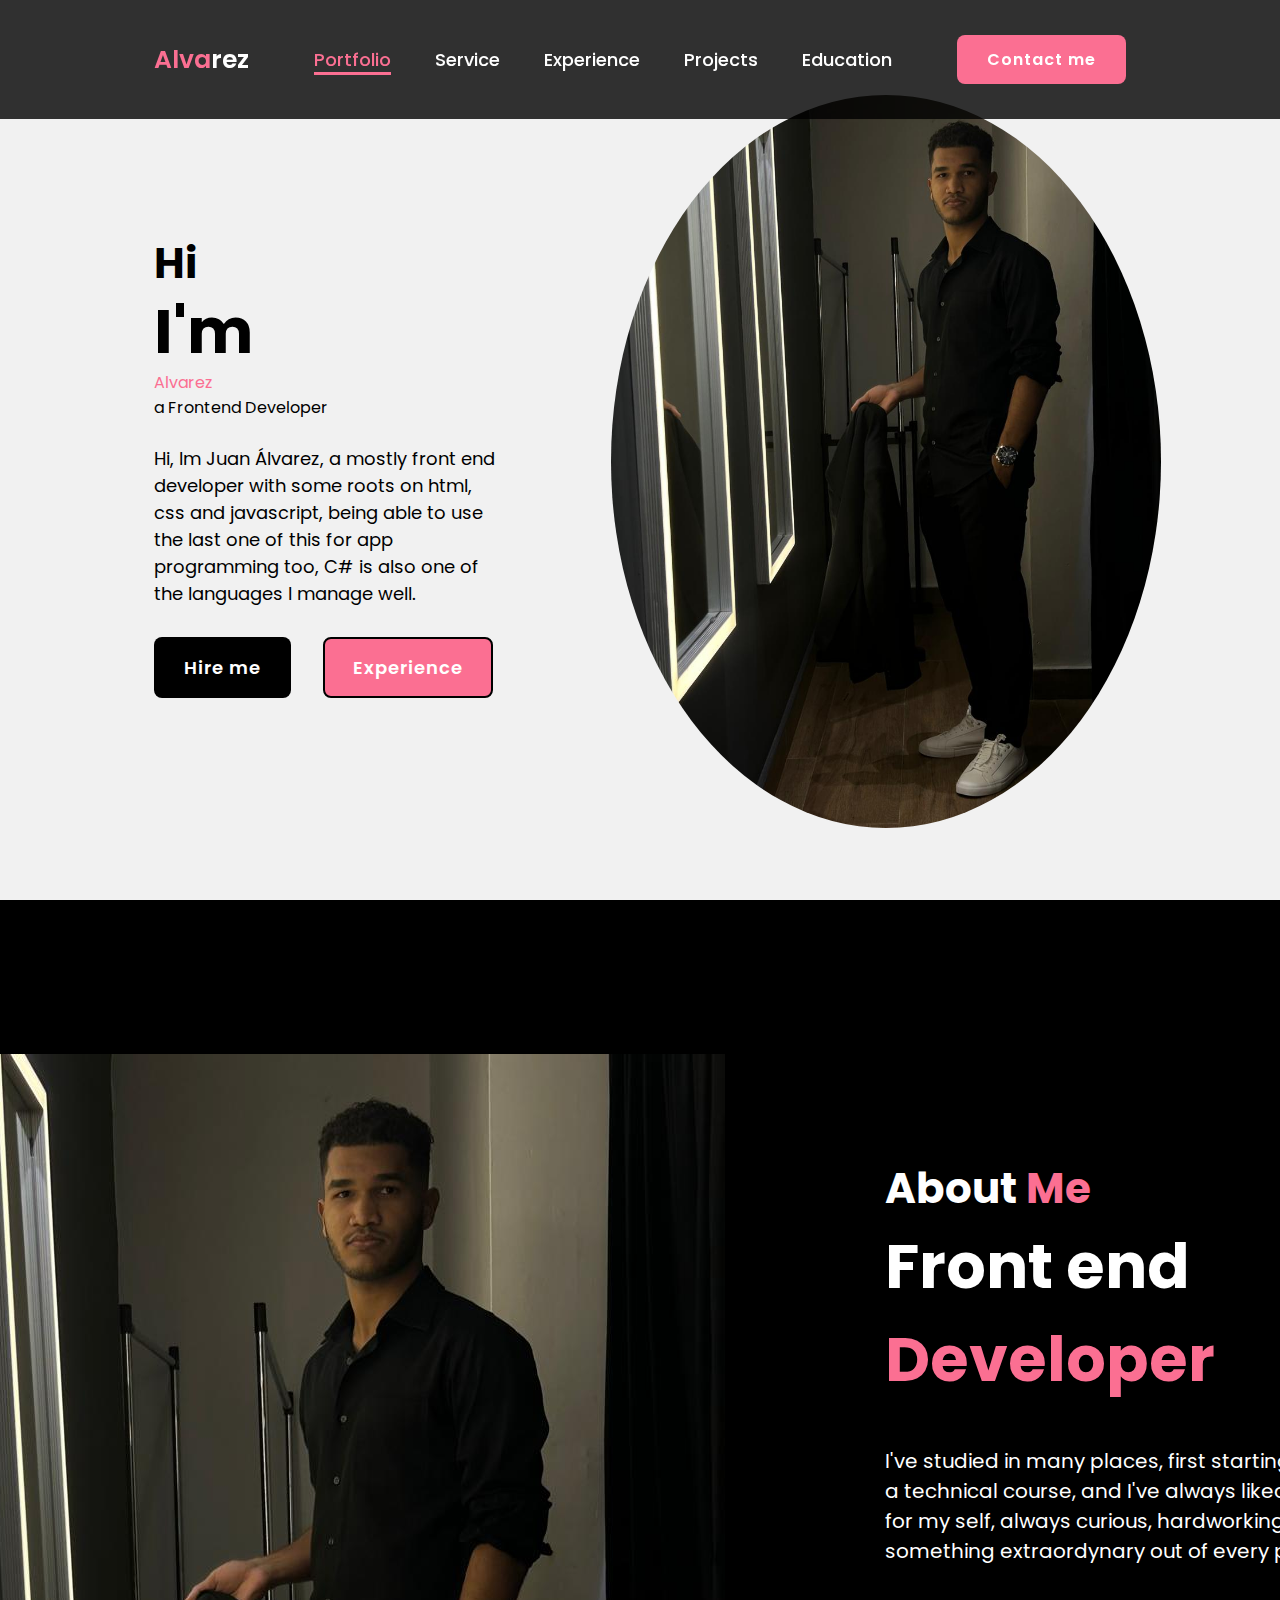
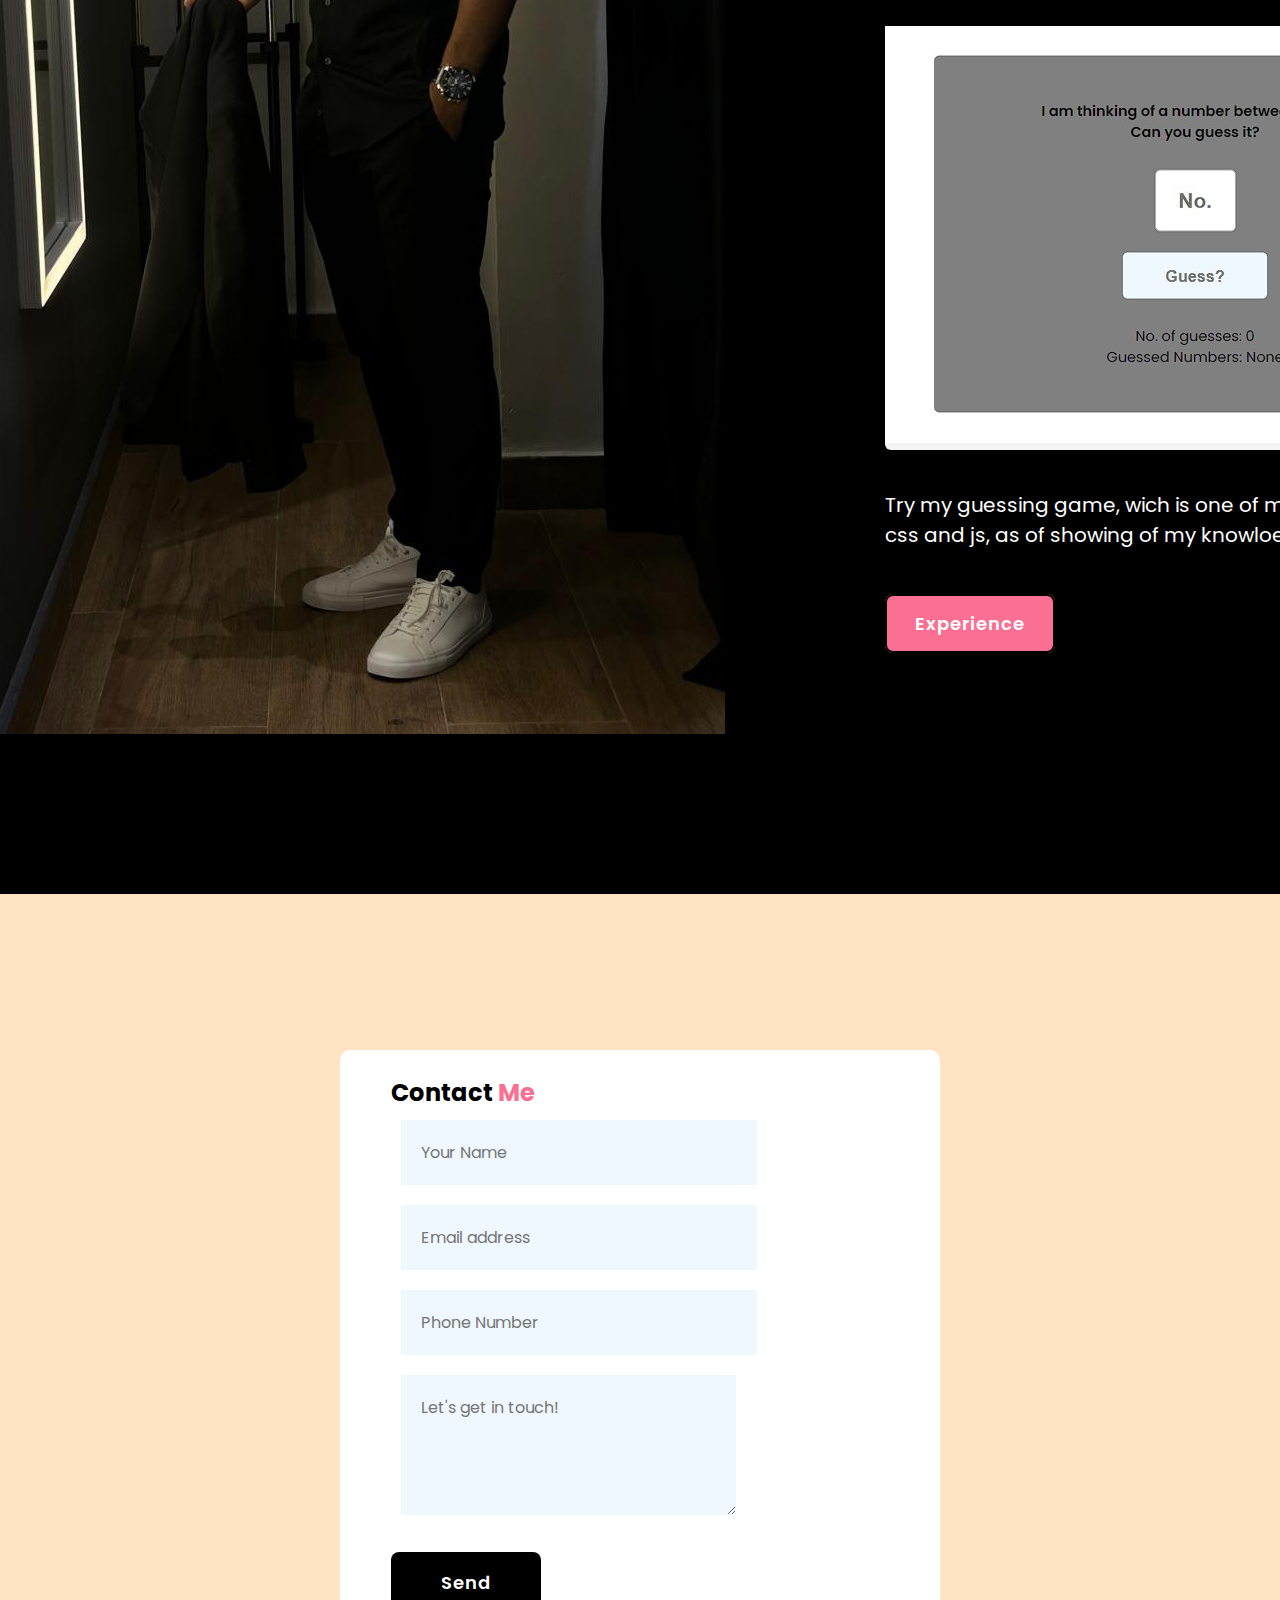
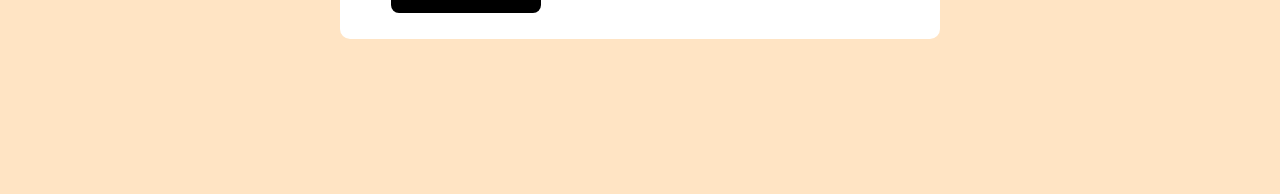
==== index.html @ f3d46abf "A" ====
<!DOCTYPE html>
<html lang="en">
<head>
    <meta charset="UTF-8">
    <meta name="viewport"
     http-equiv="X-UA-Compatible" content="IE=edge">
    <meta name="viewport" content="width=device-width, initial-scale=1.0">
    <title>Juan Alvarez</title>
    <link rel="preconnect" href="https://fonts.googleapis.com">
<link rel="preconnect" href="https://fonts.gstatic.com" crossorigin>
<link href="https://fonts.googleapis.com/css2?family=Poppins:ital,wght@0,100;0,200;0,300;0,400;0,500;0,600;0,700;0,800;0,900;1,100;1,200;1,300;1,400;1,500;1,600;1,700;1,800;1,900&display=swap" rel="stylesheet">
<link rel="stylesheet" href="stylesheet.css">
<body>
    <header class="header">
        <a href="#" class="logo"><span>Alva</span>rez</a>
        <nav class="navbar">
            <a href="#" class="active">Portfolio</a>
            <a href="#">Service</a>
            <a href="#">Experience</a>
            <a href="#">Projects</a>
            <a href="#">Education</a>
        </nav>

        <a href="#" class="contact">Contact me</a>
    </header>

    <section class="home">
        <div class="home-content">
            <h3>Hi</h3>
            
            <h1>I'm</h1><span>Alvarez<br></span>a Frontend Developer</h1>

            <p>Hi, Im Juan Álvarez, a mostly front end developer with some roots on html, css and javascript, being able to use the last one of this for app programming too, C# is also one of the languages I manage well.</p>
            <div class="btn-box">
                <button class="btn-1">Hire me</button>
                <button class="btn-2" href="guessvid.html ">Experience</button>
            </div>
        </div>
<div class="img-box">
    <img class="img" src="fotoportafolio.png" alt="">
</div>
    </section>

    <section class="about">

        <div>
            <img src="fotoportafolio.png" alt="">
        </div>
        
        <div class="about-content">
            <h2 class="heading">About <span>Me</span></h2>
            <h3>Front  end <span>Developer</span></h3>
        <p>I've studied in many places, first starting to lear in school, with a technical course, and I've always liked the idea of learning for my self, always curious, hardworking, and trying to get something extraordynary out of every project.</p>
        <div class="container2"><img src="vaina guessing game.png">
        </div>
        <p>Try my guessing game, wich is one of my many works in html, css and js, as of showing of my knowloedge and experience.</p>
        <a href="guessvid.html" class="btn-2">Experience</a>
    </div>
    </section>

    <section class="contactform" id="contactform">
       <form onsubmit="sendEmail(); reset(); return false">
        <div>
        <h2 class="contact-me">Contact <span>Me</span></h2>
        <input type="text" id="name" placeholder="Your Name" required> 
        <input type="email" id="email" placeholder="Email address" required>
        <input type="text" id="phone" placeholder="Phone Number" required>
        <textarea id="message" rows="4" placeholder="Let's get in touch!"></textarea>
        <button class="btn-1" type="submit">Send</button>
        </form>


    </section>

    <div class="footerContainer">
        <div class="socialIcons">
            <a href=""><i class="fa-brands fa-facebook"></i></a>
            <a href=""><i class="fa-brands fa-instagram"></i></a>
            <a href=""><i class="fa-brands fa-twitter"></i></a>
            <a href=""><i class="fa-brands fa-youtube"></i></a>
            <a href=""><i class="fa-brands fa-google-plus"></i></a>
        </div>
    </div>
   


    </footer>
    <script src="https://smtpjs.com/v3/smtp.js"></script>
    <script>
        function sendEmail(){
            Email.send({
    Host : "smtp.elasticemail.com",
    Username : "moi1fps@gmail.com",
    Password : "mm21XXtf21wrrm",
    To : 'juan1023carlos@gmail.com',
    From : document.getElementById("email").value,
    Subject : "I want to contact you.",
    Body : "And this is the body"
}).then(
  message => alert(message)
);
        }
    </script>
</body>
</html>
---- stylesheet.css ----
*{
    margin: 0;
    padding: 0;
    box-sizing: border-box;
    font-family: 'Poppins', sans-serif;
    list-style: none;

}

a {
    text-decoration: none;
  }

.header{
    position: fixed;
    top: 0;
    left: 0;
    width: 100%;
    padding: 35px 12%;
    background: rgba(0,0,0,0.8);
    display: flex;
    justify-content: space-between;
    align-items: center;
    z-index: 100;
}

.logo{
    font-size: 25px;
    color: white;
    font-weight: 600;
    transition: 0.3s ease;
}

.logo:hover{
    color: #fb6f92;
    text-shadow: 0 0 25px #fb6f92,
                 0 0 25px #fb6f92;
    transform: scale(1.1);

}

span{
    color: #fb6f92;
}

.navbar a{
    font-size: 18px;
    color: white;
    font-weight: 500;
    margin: 0 20px;
    border-bottom: 3px solid transparent;
    transition: 0.3s ease;
}

.navbar a:hover,
.navbar a.active{
    color:#fb6f92;
    border-bottom: 3px solid #fb6f92;
}

.contact{
  padding: 10px 28px;
  background-color: #fb6f92;
  color: white;
  border: 2px solid transparent;
  border-radius: 8px;
  font-size: 16px;
  letter-spacing: 1px;
  font-weight: 600;
  transition: 0.3s ease;    
}

.contact:hover{
    background-color: #fb6f92;
    box-shadow: 0 0 25px #fb6f92;
    color: white;
}

.home{
    width: 100%;
    min-height: 100vh;
    background: rgb(241,241,241);
    display: flex;
    align-items: center;
    gap: 7em;
    padding: 30px 12% 0;
}

.home-content{
    max-width: 800px;
}

.home-content h3{
    font-size: 42px;
}

.home-content h1{
    font-size: 62px;
    line-height: 1.2;
}

.home-content p{
    font-size: 18px;
    margin: 25px 0 30px;
}

.btn-box{
    width: 345px;
    display: flex;
    gap: 2em;
}

.btn-1{
    padding: 15px 28px;
    background-color: black;
    color: white;
    border: 2px solid transparent;
    border-radius: 8px;
    font-size: 18px;
    letter-spacing: 1px;
    font-weight: 600;
    transition: 0.3s ease;
    cursor: pointer;
}

.btn-1:hover{
    background-color: white;
    color: black;
    border: 2px solid black;
}

.btn-2{
    padding: 15px 28px;
    background-color: #fb6f92;
    color: white;
    border: 2px solid black;
    border-radius: 8px;
    font-size: 18px;
    letter-spacing: 1px;
    font-weight: 600;
    transition: 0.3 ease;
    cursor: pointer;
}

.btn-2:hover{
    background-color: white;
    color: #fb6f92;
}

.img-box img{
    border-radius: 50%;
    width: 550px;
}

::-webkit-scrollbar{
    width: 15px;
}

::-webkit-scrollbar-thumb{
    background-color: #fb6f92;
}

::-webkit-scrollbar-track{
    background-color: #fb6f92;
    width: 50px;
}

.about{
    display: flex;
    justify-content: center;
    align-items: center;
    padding: 12% 8%;
    gap: 10em;
    background: black;
}

.about-img img{
    position: relative;
    width: 550px;
    box-shadow: 0 0 25px #fb6f92,
                0 0 25px #fb6f92;
    border-radius: 50%;            
}

.about-content h2{
    text-align: left;
    color: white;
    font-size: 42px;
}

.about-content h3{
    font-size: 62px;
    color: white;
}

.about-content p{
    color: white;
    font-size: 20px;
    margin: 2em 0 3em;
}

.contactform{
    width: 100%;
    height: 100vh;
    background-color: bisque;
    display: flex;
    align-items: center;
    justify-content: center;

}

form{
    background-color: #fff;
    display: flex;
    padding: 2vw 4vw;
    width: 90%;
    max-width: 600px;
    border-radius: 10px;

} 

form input, form textarea{
    border: 0;
    margin: 10px;
    padding: 20px;
    outline: none;
    background-color: aliceblue;
    font-size: 16px;
}

form button{
    padding: 15px;
    background-color: #fb6f92;
    color: #fff;
    font-size: 18px;
    border: 0;
    outline: none;
    cursor: pointer;
    width: 150px;
    margin: 20px  auto 0;
    border-radius: 30px;

}

.container2 {
    background-color: whitesmoke;
    border-radius: 6px;
    outline: none;
    align-items: center;
    font-size: 1;
    font-weight: 8px;
    
}
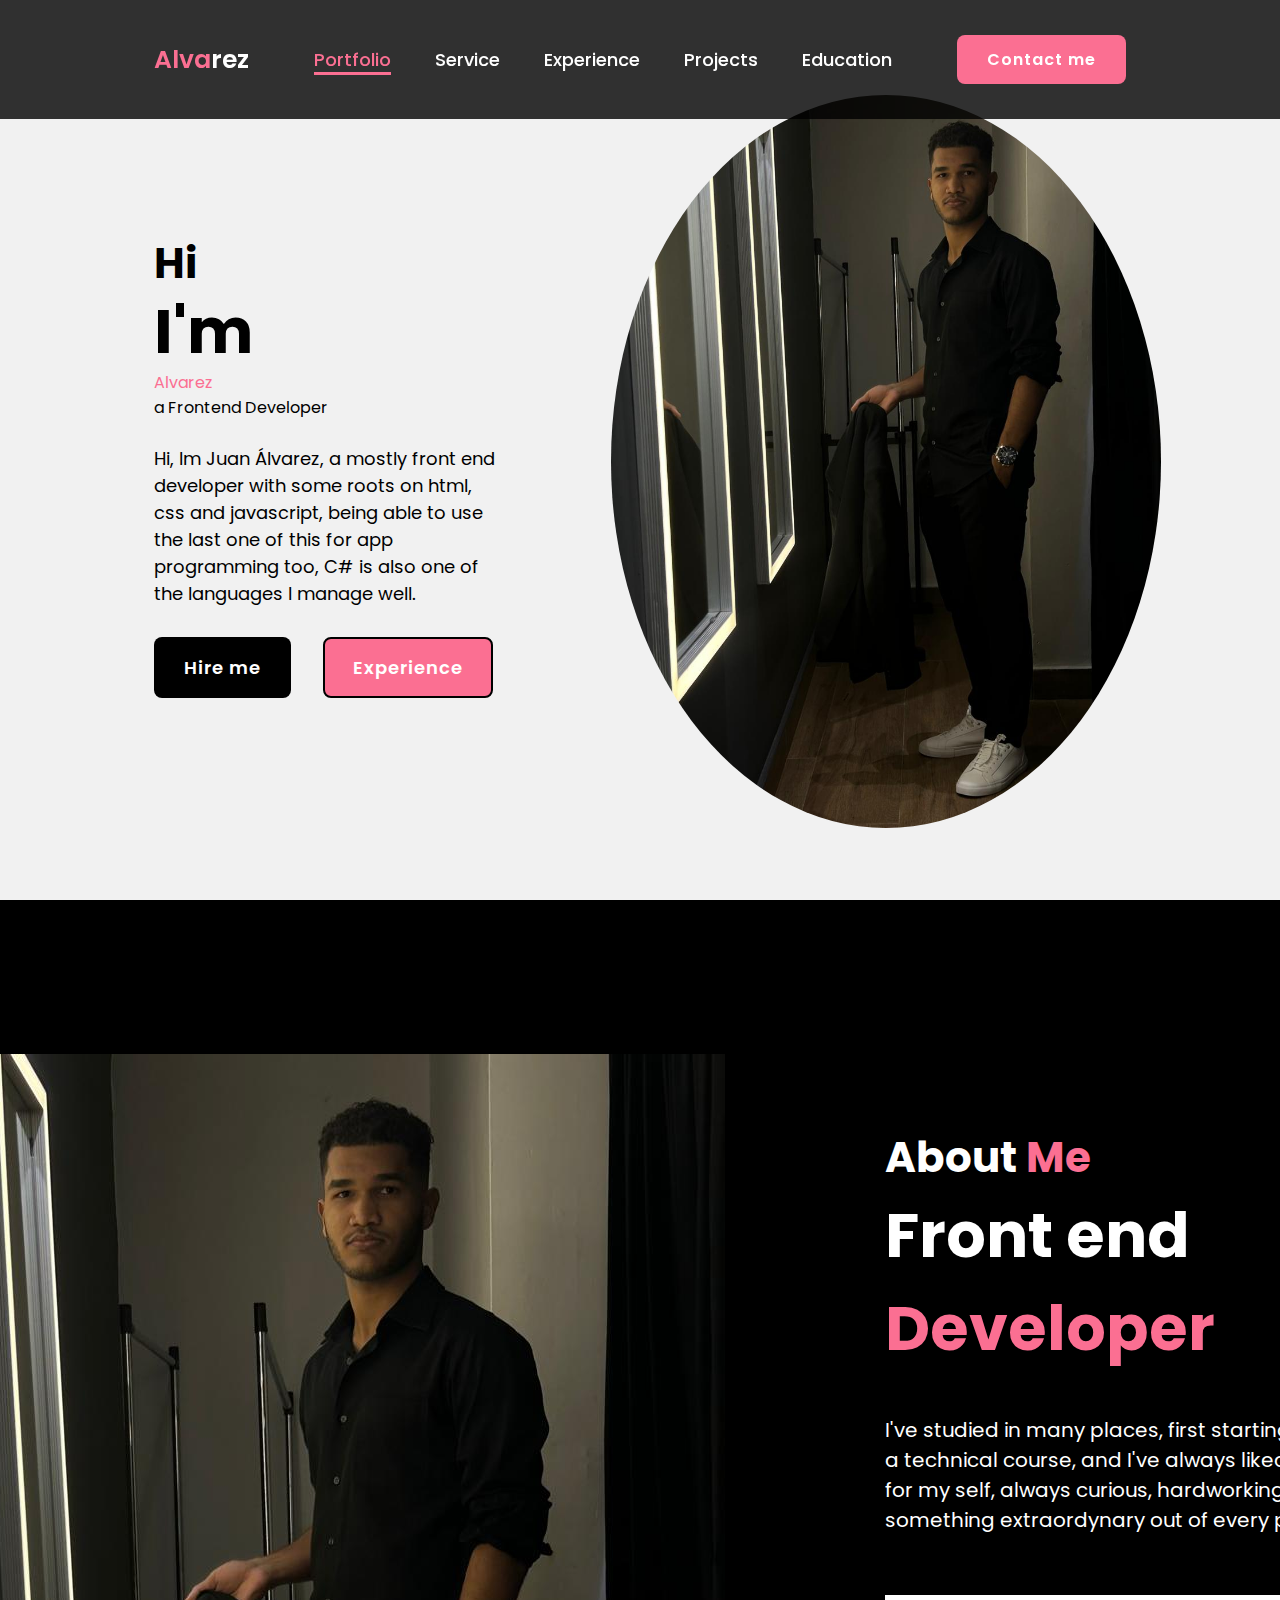
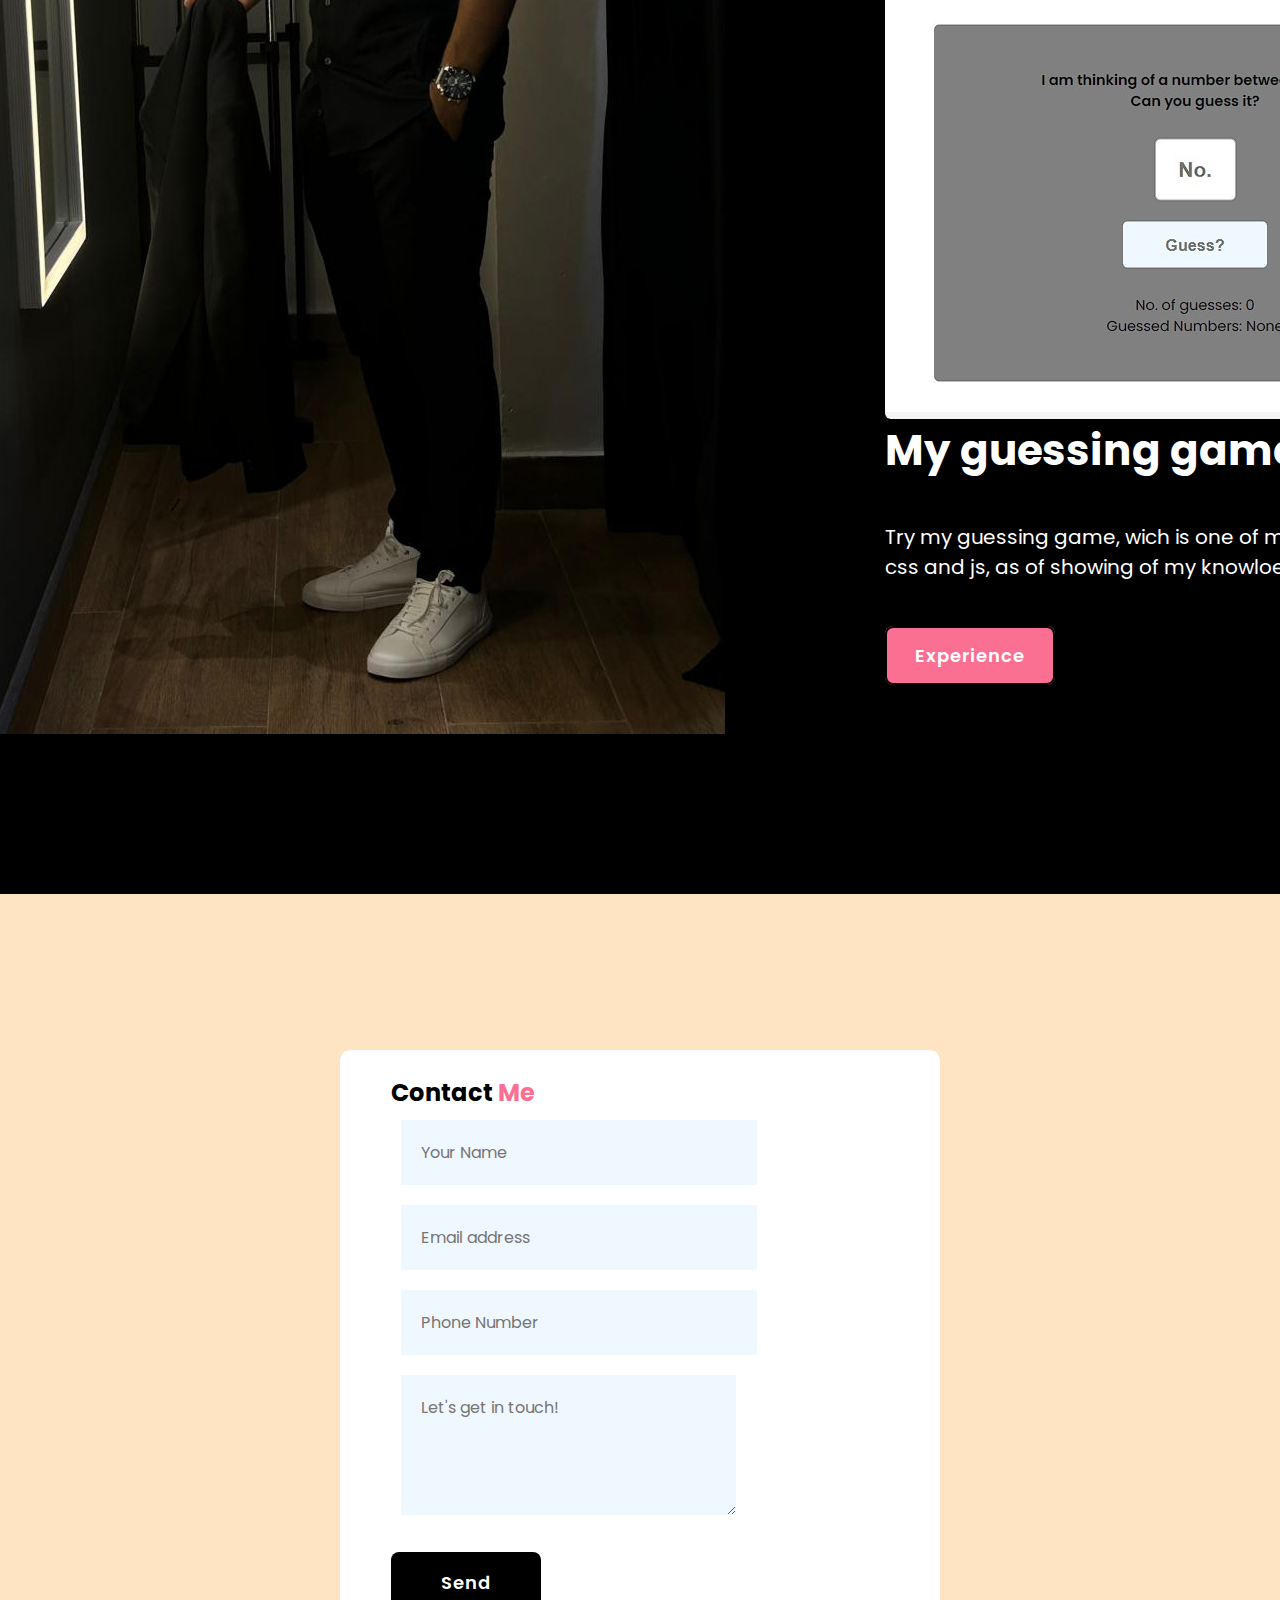
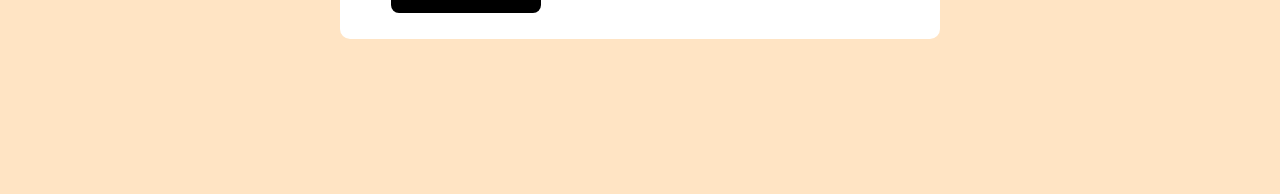
==== commit 6bb6c3d2: "Signed-off-by: Juan Carlos <moi1fps@gmail.com>" ====
--- a/index.html
+++ b/index.html
@@ -53,6 +53,7 @@
         <p>I've studied in many places, first starting to lear in school, with a technical course, and I've always liked the idea of learning for my self, always curious, hardworking, and trying to get something extraordynary out of every project.</p>
         <div class="container2"><img src="vaina guessing game.png">
         </div>
+        <h2>My guessing game!</h2>
         <p>Try my guessing game, wich is one of my many works in html, css and js, as of showing of my knowloedge and experience.</p>
         <a href="guessvid.html" class="btn-2">Experience</a>
     </div>
